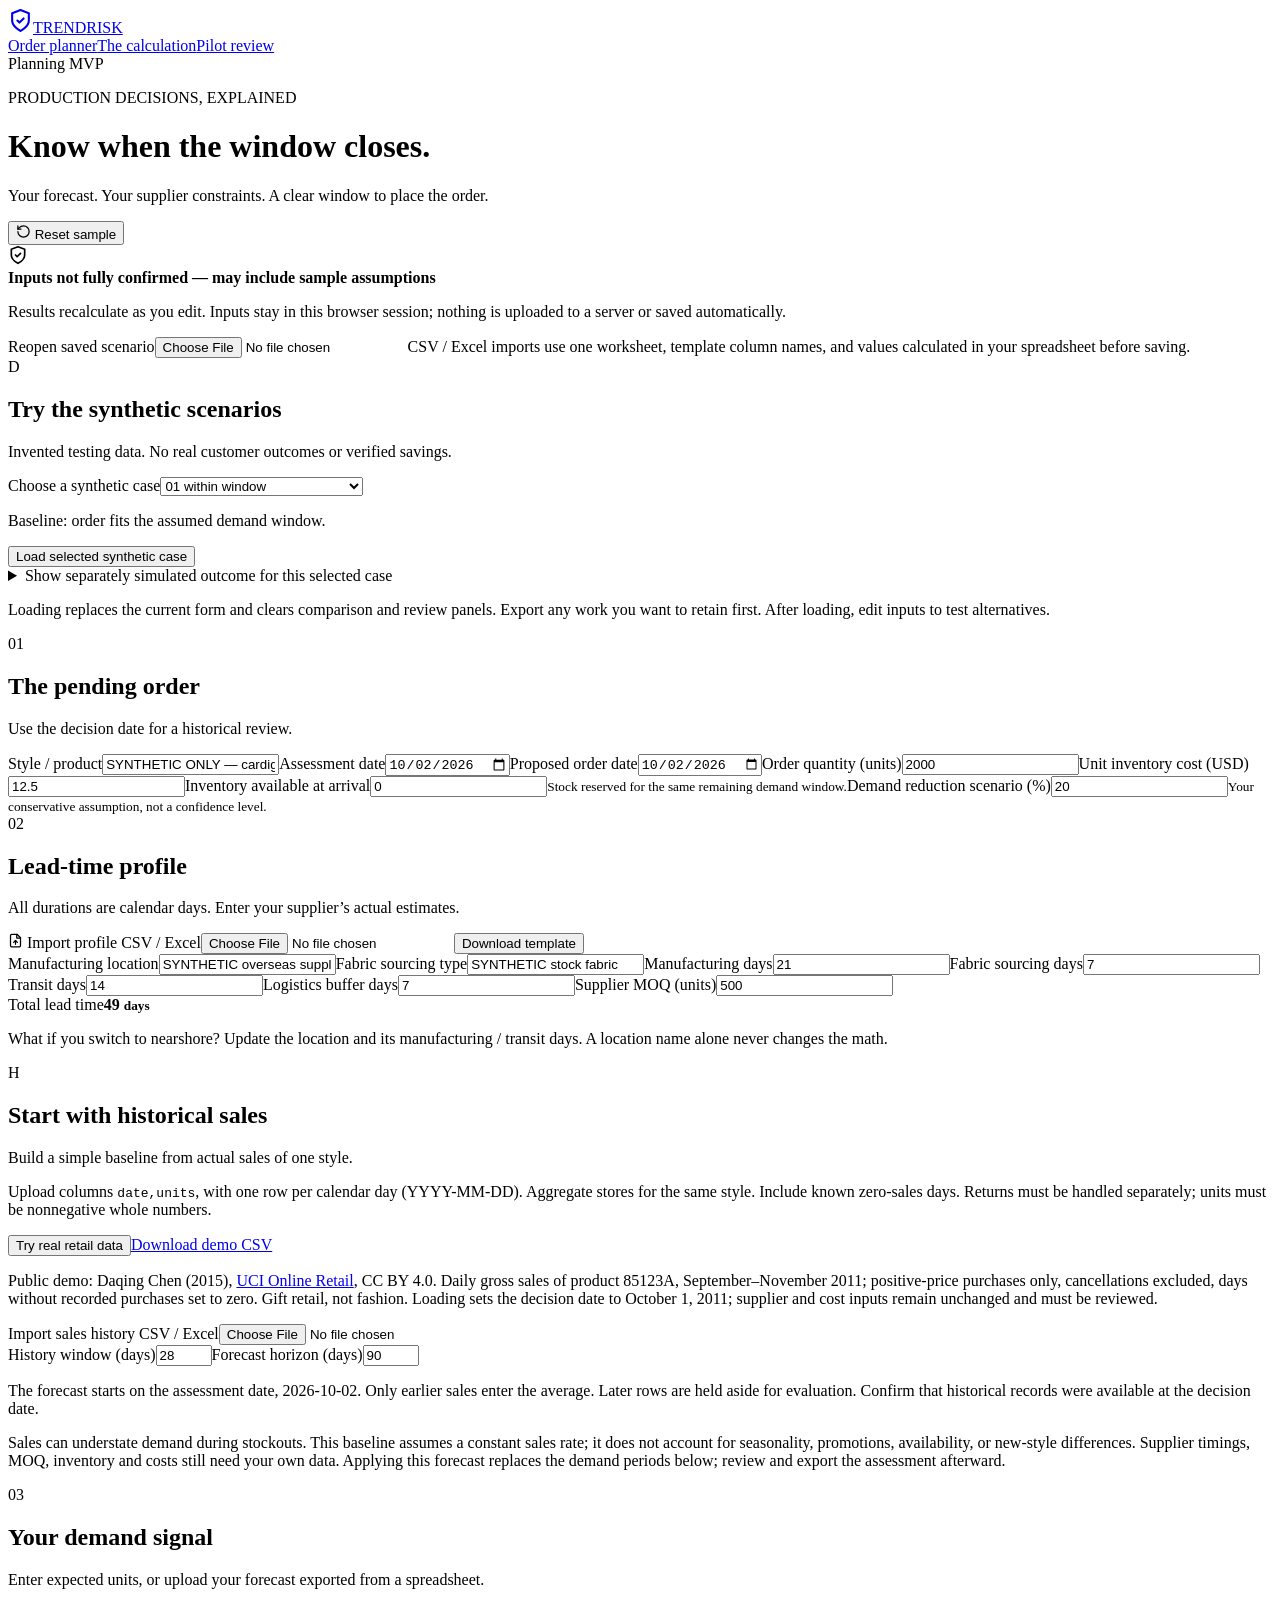
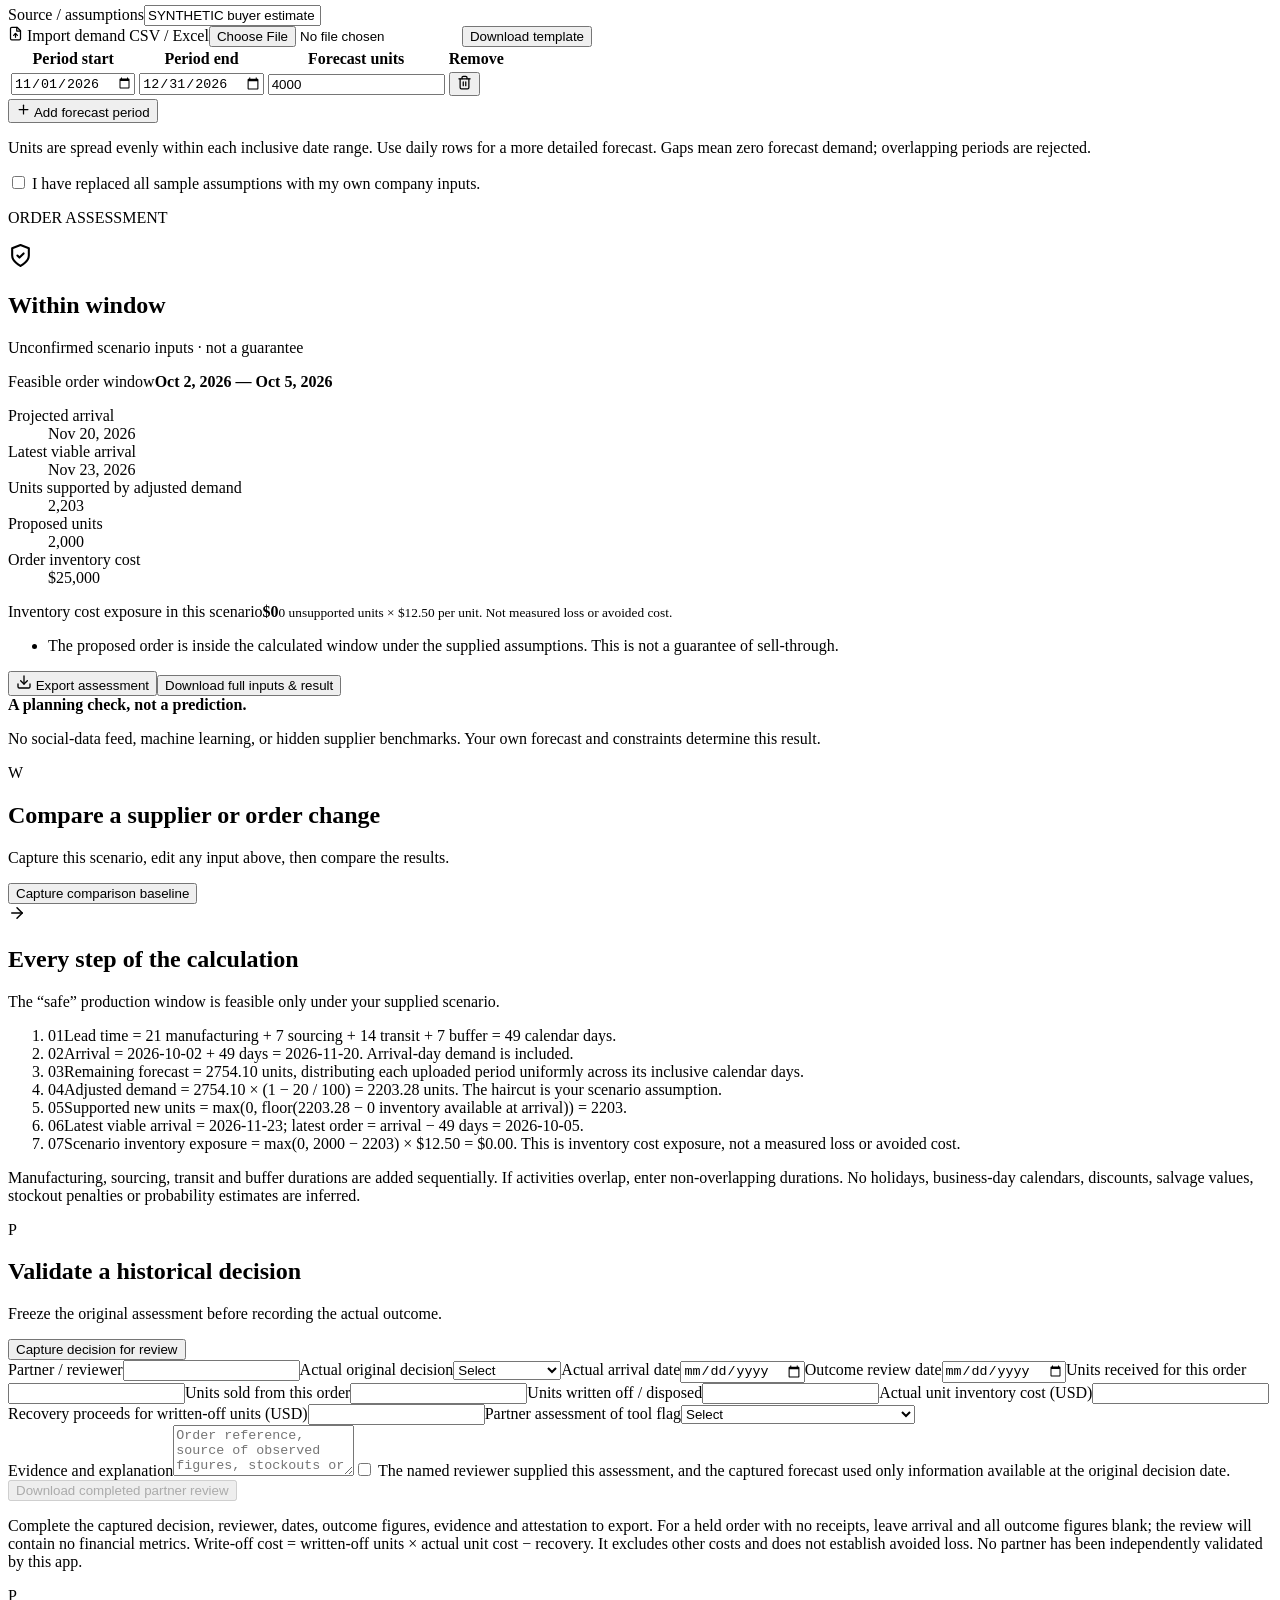
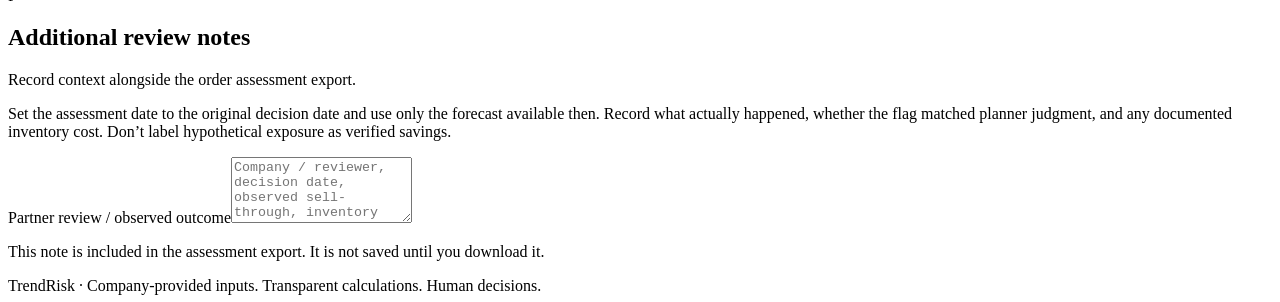
==== index.html @ 21571a8f "Publish TrendRisk static planner with synthetic scenarios" ====
<!DOCTYPE html><html lang="en"><head><meta charSet="utf-8"/><meta name="viewport" content="width=device-width, initial-scale=1"/><link rel="stylesheet" href="/trend-risk-site/_next/static/css/b7d00d013c51c61d.css" data-precedence="next"/><link rel="preload" as="script" fetchPriority="low" href="/trend-risk-site/_next/static/chunks/webpack-52240febd1de64ee.js"/><script src="/trend-risk-site/_next/static/chunks/fd9d1056-27cf8b10710ef0b7.js" async=""></script><script src="/trend-risk-site/_next/static/chunks/117-06ff236f0cc9bbb2.js" async=""></script><script src="/trend-risk-site/_next/static/chunks/main-app-a35492b1cff7688f.js" async=""></script><script src="/trend-risk-site/_next/static/chunks/app/page-0be323d12f74acbb.js" async=""></script><script src="/trend-risk-site/_next/static/chunks/972-ea42e3a598cf95a5.js" async=""></script><script src="/trend-risk-site/_next/static/chunks/app/layout-37a5ab76fa714c46.js" async=""></script><title>TrendRisk — Production Order Planner</title><meta name="description" content="Explainable production windows from your demand forecast and supplier constraints."/><script src="/trend-risk-site/_next/static/chunks/polyfills-42372ed130431b0a.js" noModule=""></script></head><body><div class="lyrix-shell"><header class="lyrix-topbar"><div class="lyrix-topbar-inner"><a class="lyrix-brand tr-brand" aria-label="TrendRisk home" href="/trend-risk-site/"><svg xmlns="http://www.w3.org/2000/svg" width="25" height="25" viewBox="0 0 24 24" fill="none" stroke="currentColor" stroke-width="2" stroke-linecap="round" stroke-linejoin="round" class="lucide lucide-shield-check"><path d="M12 22s8-4 8-10V5l-8-3-8 3v7c0 6 8 10 8 10"></path><path d="m9 12 2 2 4-4"></path></svg><span>TREND<span class="tr-brand-light">RISK</span></span></a><nav class="lyrix-nav" aria-label="Main navigation"><a class="lyrix-nav-link" href="#planner">Order planner</a><a class="lyrix-nav-link" href="#method">The calculation</a><a class="lyrix-nav-link" href="#pilot">Pilot review</a></nav><span class="tr-badge">Planning MVP</span></div></header><main class="lyrix-main"><div class="tr-workspace" id="planner"><div class="tr-heading"><div><p class="tr-eyebrow">PRODUCTION DECISIONS, EXPLAINED</p><h1>Know when the window closes.</h1><p class="tr-intro">Your forecast. Your supplier constraints. A clear window to place the order.</p></div><button class="tr-button secondary"><svg xmlns="http://www.w3.org/2000/svg" width="15" height="15" viewBox="0 0 24 24" fill="none" stroke="currentColor" stroke-width="2" stroke-linecap="round" stroke-linejoin="round" class="lucide lucide-rotate-ccw"><path d="M3 12a9 9 0 1 0 9-9 9.75 9.75 0 0 0-6.74 2.74L3 8"></path><path d="M3 3v5h5"></path></svg> Reset sample</button></div><div class="tr-notice"><svg xmlns="http://www.w3.org/2000/svg" width="20" height="20" viewBox="0 0 24 24" fill="none" stroke="currentColor" stroke-width="2" stroke-linecap="round" stroke-linejoin="round" class="lucide lucide-shield-check"><path d="M12 22s8-4 8-10V5l-8-3-8 3v7c0 6 8 10 8 10"></path><path d="m9 12 2 2 4-4"></path></svg><div><strong>Inputs not fully confirmed — may include sample assumptions</strong><p>Results recalculate as you edit. Inputs stay in this browser session; nothing is uploaded to a server or saved automatically.</p></div></div><div class="tr-actions"><label class="tr-button secondary">Reopen saved scenario<input aria-label="Reopen saved scenario" type="file" accept=".json,application/json"/></label><span class="tr-help">CSV / Excel imports use one worksheet, template column names, and values calculated in your spreadsheet before saving.</span></div><section class="tr-card tr-history" aria-label="Synthetic scenario library"><div class="tr-section-title"><span class="tr-step">D</span><div><h2>Try the synthetic scenarios</h2><p>Invented testing data. No real customer outcomes or verified savings.</p></div></div><label class="tr-field"><span>Choose a synthetic case</span><select aria-label="Choose a synthetic case"><option value="01-within-window" selected="">01 within window</option><option value="02-supplier-delay">02 supplier delay</option><option value="03-nearshore-alternative">03 nearshore alternative</option><option value="04-below-moq">04 below moq</option><option value="05-unanticipated-demand-drop">05 unanticipated demand drop</option><option value="05b-demand-stress-test">05b demand stress test</option></select></label><p class="tr-help">Baseline: order fits the assumed demand window.</p><button class="tr-button secondary">Load selected synthetic case</button><details class="tr-help"><summary>Show separately simulated outcome for this selected case</summary><p>Simulated review on <!-- -->2026-12-31<!-- -->: <!-- -->2000<!-- --> received, <!-- -->1900<!-- --> sold, <!-- -->100<!-- --> still on hand. Remaining inventory at cost: $<!-- -->1250.00<!-- -->. No write-off is simulated. These later outcomes do not enter the original forecast. This describes the selected library case, not any edits made below.</p></details><p class="tr-help">Loading replaces the current form and clears comparison and review panels. Export any work you want to retain first. After loading, edit inputs to test alternatives.</p></section><div class="tr-layout"><div class="tr-inputs"><section class="tr-card"><div class="tr-section-title"><span class="tr-step">01</span><div><h2>The pending order</h2><p>Use the decision date for a historical review.</p></div></div><div class="tr-fields"><label class="tr-field wide"><span>Style / product</span><input value="SYNTHETIC ONLY — cardigan S-001"/></label><label class="tr-field"><span>Assessment date</span><input type="date" value="2026-10-02"/></label><label class="tr-field"><span>Proposed order date</span><input type="date" value="2026-10-02"/></label><label class="tr-field"><span>Order quantity (units)</span><input type="number" min="1" step="1" value="2000"/></label><label class="tr-field"><span>Unit inventory cost (USD)</span><input type="number" min="0" step="0.01" value="12.5"/></label><label class="tr-field"><span>Inventory available at arrival</span><input type="number" min="0" step="1" value="0"/><small>Stock reserved for the same remaining demand window.</small></label><label class="tr-field"><span>Demand reduction scenario (%)</span><input type="number" min="0" step="1" value="20"/><small>Your conservative assumption, not a confidence level.</small></label></div></section><section class="tr-card"><div class="tr-section-title"><span class="tr-step">02</span><div><h2>Lead-time profile</h2><p>All durations are calendar days. Enter your supplier’s actual estimates.</p></div></div><div class="tr-actions"><label class="tr-button secondary"><svg xmlns="http://www.w3.org/2000/svg" width="15" height="15" viewBox="0 0 24 24" fill="none" stroke="currentColor" stroke-width="2" stroke-linecap="round" stroke-linejoin="round" class="lucide lucide-file-up"><path d="M14.5 2H6a2 2 0 0 0-2 2v16a2 2 0 0 0 2 2h12a2 2 0 0 0 2-2V7.5L14.5 2z"></path><polyline points="14 2 14 8 20 8"></polyline><path d="M12 12v6"></path><path d="m15 15-3-3-3 3"></path></svg> Import profile CSV / Excel<input aria-label="Import lead-time profile CSV" type="file" accept=".csv,.xlsx,text/csv,application/vnd.openxmlformats-officedocument.spreadsheetml.sheet"/></label><button class="tr-link">Download template</button></div><div class="tr-fields"><label class="tr-field"><span>Manufacturing location</span><input value="SYNTHETIC overseas supplier"/></label><label class="tr-field"><span>Fabric sourcing type</span><input value="SYNTHETIC stock fabric"/></label><label class="tr-field"><span>Manufacturing days</span><input type="number" min="0" step="1" value="21"/></label><label class="tr-field"><span>Fabric sourcing days</span><input type="number" min="0" step="1" value="7"/></label><label class="tr-field"><span>Transit days</span><input type="number" min="0" step="1" value="14"/></label><label class="tr-field"><span>Logistics buffer days</span><input type="number" min="0" step="1" value="7"/></label><label class="tr-field"><span>Supplier MOQ (units)</span><input type="number" min="1" step="1" value="500"/></label><div class="tr-total"><span>Total lead time</span><strong>49<!-- --> <small>days</small></strong></div></div><p class="tr-help">What if you switch to nearshore? Update the location and its manufacturing / transit days. A location name alone never changes the math.</p></section><section class="tr-card tr-history" aria-label="Historical sales forecast"><div class="tr-section-title"><span class="tr-step">H</span><div><h2>Start with historical sales</h2><p>Build a simple baseline from actual sales of one style.</p></div></div><p class="tr-help">Upload columns <code>date,units</code>, with one row per calendar day (YYYY-MM-DD). Aggregate stores for the same style. Include known zero-sales days. Returns must be handled separately; units must be nonnegative whole numbers.</p><div class="tr-actions"><button class="tr-button secondary">Try real retail data</button><a class="tr-link" href="/trend-risk-site/data/uci-retail-sales.csv" download="">Download demo CSV</a></div><p class="tr-help">Public demo: Daqing Chen (2015), <a href="https://doi.org/10.24432/C5BW33" target="_blank" rel="noreferrer">UCI Online Retail</a>, CC BY 4.0. Daily gross sales of product 85123A, September–November 2011; positive-price purchases only, cancellations excluded, days without recorded purchases set to zero. Gift retail, not fashion. Loading sets the decision date to October 1, 2011; supplier and cost inputs remain unchanged and must be reviewed.</p><label class="tr-button secondary">Import sales history CSV / Excel<input aria-label="Import sales history CSV" type="file" accept=".csv,.xlsx,text/csv,application/vnd.openxmlformats-officedocument.spreadsheetml.sheet"/></label><div class="tr-fields"><label class="tr-field"><span>History window (days)</span><input type="number" min="7" max="365" value="28"/></label><label class="tr-field"><span>Forecast horizon (days)</span><input type="number" min="1" max="365" value="90"/></label></div><p class="tr-help">The forecast starts on the assessment date, <!-- -->2026-10-02<!-- -->. Only earlier sales enter the average. Later rows are held aside for evaluation. Confirm that historical records were available at the decision date.</p><p class="tr-help">Sales can understate demand during stockouts. This baseline assumes a constant sales rate; it does not account for seasonality, promotions, availability, or new-style differences. Supplier timings, MOQ, inventory and costs still need your own data. Applying this forecast replaces the demand periods below; review and export the assessment afterward.</p></section><section class="tr-card"><div class="tr-section-title"><span class="tr-step">03</span><div><h2>Your demand signal</h2><p>Enter expected units, or upload your forecast exported from a spreadsheet.</p></div></div><label class="tr-field"><span>Source / assumptions</span><input value="SYNTHETIC buyer estimate made 2026-10-02: 4000 units for November–December. No observed outcomes used."/></label><div class="tr-actions"><label class="tr-button secondary"><svg xmlns="http://www.w3.org/2000/svg" width="15" height="15" viewBox="0 0 24 24" fill="none" stroke="currentColor" stroke-width="2" stroke-linecap="round" stroke-linejoin="round" class="lucide lucide-file-up"><path d="M14.5 2H6a2 2 0 0 0-2 2v16a2 2 0 0 0 2 2h12a2 2 0 0 0 2-2V7.5L14.5 2z"></path><polyline points="14 2 14 8 20 8"></polyline><path d="M12 12v6"></path><path d="m15 15-3-3-3 3"></path></svg> Import demand CSV / Excel<input aria-label="Import demand forecast CSV" type="file" accept=".csv,.xlsx,text/csv,application/vnd.openxmlformats-officedocument.spreadsheetml.sheet"/></label><button class="tr-link">Download template</button></div><div class="tr-table-scroll"><table class="tr-table"><thead><tr><th>Period start</th><th>Period end</th><th>Forecast units</th><th><span class="sr-only">Remove</span></th></tr></thead><tbody><tr><td><input aria-label="Period 1 start" type="date" value="2026-11-01"/></td><td><input aria-label="Period 1 end" type="date" value="2026-12-31"/></td><td><input aria-label="Period 1 forecast units" type="number" min="0" value="4000"/></td><td><button class="tr-icon" aria-label="Remove period 1"><svg xmlns="http://www.w3.org/2000/svg" width="15" height="15" viewBox="0 0 24 24" fill="none" stroke="currentColor" stroke-width="2" stroke-linecap="round" stroke-linejoin="round" class="lucide lucide-trash2"><path d="M3 6h18"></path><path d="M19 6v14c0 1-1 2-2 2H7c-1 0-2-1-2-2V6"></path><path d="M8 6V4c0-1 1-2 2-2h4c1 0 2 1 2 2v2"></path><line x1="10" x2="10" y1="11" y2="17"></line><line x1="14" x2="14" y1="11" y2="17"></line></svg></button></td></tr></tbody></table></div><button class="tr-link"><svg xmlns="http://www.w3.org/2000/svg" width="15" height="15" viewBox="0 0 24 24" fill="none" stroke="currentColor" stroke-width="2" stroke-linecap="round" stroke-linejoin="round" class="lucide lucide-plus"><path d="M5 12h14"></path><path d="M12 5v14"></path></svg> Add forecast period</button><p class="tr-help">Units are spread evenly within each inclusive date range. Use daily rows for a more detailed forecast. Gaps mean zero forecast demand; overlapping periods are rejected.</p><label class="tr-checkbox"><input type="checkbox"/> I have replaced all sample assumptions with my own company inputs.</label></section></div><aside class="tr-results" aria-label="Assessment results"><section class="tr-card tr-result is-within" aria-live="polite"><p class="tr-eyebrow">ORDER ASSESSMENT</p><div class="tr-status"><svg xmlns="http://www.w3.org/2000/svg" width="25" height="25" viewBox="0 0 24 24" fill="none" stroke="currentColor" stroke-width="2" stroke-linecap="round" stroke-linejoin="round" class="lucide lucide-shield-check"><path d="M12 22s8-4 8-10V5l-8-3-8 3v7c0 6 8 10 8 10"></path><path d="m9 12 2 2 4-4"></path></svg><h2>Within window</h2></div><p class="tr-help">Unconfirmed scenario inputs<!-- --> · not a guarantee</p><div class="tr-window"><span>Feasible order window</span><strong>Oct 2, 2026 — Oct 5, 2026</strong></div><dl class="tr-metrics"><div><dt>Projected arrival</dt><dd>Nov 20, 2026</dd></div><div><dt>Latest viable arrival</dt><dd>Nov 23, 2026</dd></div><div><dt>Units supported by adjusted demand</dt><dd>2,203</dd></div><div><dt>Proposed units</dt><dd>2,000</dd></div><div><dt>Order inventory cost</dt><dd>$25,000</dd></div></dl><div class="tr-exposure"><span>Inventory cost exposure in this scenario</span><strong>$0</strong><small>0<!-- --> unsupported units × <!-- -->$12.50<!-- --> per unit. Not measured loss or avoided cost.</small></div><ul class="tr-reasons"><li>The proposed order is inside the calculated window under the supplied assumptions. This is not a guarantee of sell-through.</li></ul><button class="tr-button primary"><svg xmlns="http://www.w3.org/2000/svg" width="16" height="16" viewBox="0 0 24 24" fill="none" stroke="currentColor" stroke-width="2" stroke-linecap="round" stroke-linejoin="round" class="lucide lucide-download"><path d="M21 15v4a2 2 0 0 1-2 2H5a2 2 0 0 1-2-2v-4"></path><polyline points="7 10 12 15 17 10"></polyline><line x1="12" x2="12" y1="15" y2="3"></line></svg> Export assessment</button><button class="tr-link">Download full inputs &amp; result</button></section><div class="tr-small-note"><strong>A planning check, not a prediction.</strong><p>No social-data feed, machine learning, or hidden supplier benchmarks. Your own forecast and constraints determine this result.</p></div></aside></div><section class="tr-card" aria-label="Scenario comparison"><div class="tr-section-title"><span class="tr-step">W</span><div><h2>Compare a supplier or order change</h2><p>Capture this scenario, edit any input above, then compare the results.</p></div></div><button class="tr-button secondary">Capture comparison baseline</button></section><section class="tr-card" id="method"><div class="tr-section-title"><span class="tr-step"><svg xmlns="http://www.w3.org/2000/svg" width="18" height="18" viewBox="0 0 24 24" fill="none" stroke="currentColor" stroke-width="2" stroke-linecap="round" stroke-linejoin="round" class="lucide lucide-arrow-right"><path d="M5 12h14"></path><path d="m12 5 7 7-7 7"></path></svg></span><div><h2>Every step of the calculation</h2><p>The “safe” production window is feasible only under your supplied scenario.</p></div></div><ol class="tr-math"><li><span>01</span>Lead time = 21 manufacturing + 7 sourcing + 14 transit + 7 buffer = 49 calendar days.</li><li><span>02</span>Arrival = 2026-10-02 + 49 days = 2026-11-20. Arrival-day demand is included.</li><li><span>03</span>Remaining forecast = 2754.10 units, distributing each uploaded period uniformly across its inclusive calendar days.</li><li><span>04</span>Adjusted demand = 2754.10 × (1 − 20 / 100) = 2203.28 units. The haircut is your scenario assumption.</li><li><span>05</span>Supported new units = max(0, floor(2203.28 − 0 inventory available at arrival)) = 2203.</li><li><span>06</span>Latest viable arrival = 2026-11-23; latest order = arrival − 49 days = 2026-10-05.</li><li><span>07</span>Scenario inventory exposure = max(0, 2000 − 2203) × $12.50 = $0.00. This is inventory cost exposure, not a measured loss or avoided cost.</li></ol><p class="tr-help">Manufacturing, sourcing, transit and buffer durations are added sequentially. If activities overlap, enter non-overlapping durations. No holidays, business-day calendars, discounts, salvage values, stockout penalties or probability estimates are inferred.</p></section><section class="tr-card tr-history" id="pilot" aria-label="Structured partner review"><div class="tr-section-title"><span class="tr-step">P</span><div><h2>Validate a historical decision</h2><p>Freeze the original assessment before recording the actual outcome.</p></div></div><button class="tr-button secondary">Capture decision for review</button><div class="tr-fields"><label class="tr-field"><span>Partner / reviewer</span><input value=""/></label><label class="tr-field"><span>Actual original decision</span><select aria-label="Actual original decision"><option value="" selected="">Select</option><option value="place">Placed order</option><option value="hold">Held order</option><option value="modify">Modified order</option></select></label><label class="tr-field"><span>Actual arrival date</span><input type="date" value=""/></label><label class="tr-field"><span>Outcome review date</span><input type="date" value=""/></label><label class="tr-field"><span>Units received for this order</span><input type="number" min="0" step="1" value=""/></label><label class="tr-field"><span>Units sold from this order</span><input type="number" min="0" step="1" value=""/></label><label class="tr-field"><span>Units written off / disposed</span><input type="number" min="0" step="1" value=""/></label><label class="tr-field"><span>Actual unit inventory cost (USD)</span><input type="number" min="0" step="0.01" value=""/></label><label class="tr-field"><span>Recovery proceeds for written-off units (USD)</span><input type="number" min="0" step="0.01" value=""/></label><label class="tr-field"><span>Partner assessment of tool flag</span><select aria-label="Partner assessment of tool flag"><option value="" selected="">Select</option><option value="matched">Matched actual judgment / outcome</option><option value="improved">Would have improved the decision</option><option value="worse">Would have worsened the decision</option><option value="inconclusive">Inconclusive</option></select></label></div><label class="tr-field"><span>Evidence and explanation</span><textarea rows="3" placeholder="Order reference, source of observed figures, stockouts or returns, and why the flag matched or differed from the actual decision."></textarea></label><label class="tr-checkbox"><input type="checkbox"/> The named reviewer supplied this assessment, and the captured forecast used only information available at the original decision date.</label><button class="tr-button primary" disabled="">Download completed partner review</button><p class="tr-help">Complete the captured decision, reviewer, dates, outcome figures, evidence and attestation to export. For a held order with no receipts, leave arrival and all outcome figures blank; the review will contain no financial metrics. Write-off cost = written-off units × actual unit cost − recovery. It excludes other costs and does not establish avoided loss. No partner has been independently validated by this app.</p></section><section class="tr-card" id="pilot-notes"><div class="tr-section-title"><span class="tr-step">P</span><div><h2>Additional review notes</h2><p>Record context alongside the order assessment export.</p></div></div><p class="tr-help">Set the assessment date to the original decision date and use only the forecast available then. Record what actually happened, whether the flag matched planner judgment, and any documented inventory cost. Don’t label hypothetical exposure as verified savings.</p><label class="tr-field"><span>Partner review / observed outcome</span><textarea rows="4" placeholder="Company / reviewer, decision date, observed sell-through, inventory remaining, comparison with the flag, and evidence…"></textarea></label><p class="tr-help">This note is included in the assessment export. It is not saved until you download it.</p></section><footer class="tr-footer">TrendRisk · Company-provided inputs. Transparent calculations. Human decisions.</footer></div></main></div><script src="/trend-risk-site/_next/static/chunks/webpack-52240febd1de64ee.js" async=""></script><script>(self.__next_f=self.__next_f||[]).push([0]);self.__next_f.push([2,null])</script><script>self.__next_f.push([1,"1:HL[\"/trend-risk-site/_next/static/css/b7d00d013c51c61d.css\",\"style\"]\n"])</script><script>self.__next_f.push([1,"2:I[2846,[],\"\"]\n4:I[9107,[],\"ClientPageRoot\"]\n5:I[2939,[\"931\",\"static/chunks/app/page-0be323d12f74acbb.js\"],\"default\",1]\n6:I[2972,[\"972\",\"static/chunks/972-ea42e3a598cf95a5.js\",\"185\",\"static/chunks/app/layout-37a5ab76fa714c46.js\"],\"\"]\n7:I[4707,[],\"\"]\n8:I[6423,[],\"\"]\na:I[1060,[],\"\"]\nb:[]\n"])</script><script>self.__next_f.push([1,"0:[\"$\",\"$L2\",null,{\"buildId\":\"jfhgyBiI1zQR08pcfOuvq\",\"assetPrefix\":\"/trend-risk-site\",\"urlParts\":[\"\",\"\"],\"initialTree\":[\"\",{\"children\":[\"__PAGE__\",{}]},\"$undefined\",\"$undefined\",true],\"initialSeedData\":[\"\",{\"children\":[\"__PAGE__\",{},[[\"$L3\",[\"$\",\"$L4\",null,{\"props\":{\"params\":{},\"searchParams\":{}},\"Component\":\"$5\"}],null],null],null]},[[[[\"$\",\"link\",\"0\",{\"rel\":\"stylesheet\",\"href\":\"/trend-risk-site/_next/static/css/b7d00d013c51c61d.css\",\"precedence\":\"next\",\"crossOrigin\":\"$undefined\"}]],[\"$\",\"html\",null,{\"lang\":\"en\",\"children\":[\"$\",\"body\",null,{\"children\":[\"$\",\"div\",null,{\"className\":\"lyrix-shell\",\"children\":[[\"$\",\"header\",null,{\"className\":\"lyrix-topbar\",\"children\":[\"$\",\"div\",null,{\"className\":\"lyrix-topbar-inner\",\"children\":[[\"$\",\"$L6\",null,{\"className\":\"lyrix-brand tr-brand\",\"href\":\"/\",\"aria-label\":\"TrendRisk home\",\"children\":[[\"$\",\"svg\",null,{\"xmlns\":\"http://www.w3.org/2000/svg\",\"width\":25,\"height\":25,\"viewBox\":\"0 0 24 24\",\"fill\":\"none\",\"stroke\":\"currentColor\",\"strokeWidth\":2,\"strokeLinecap\":\"round\",\"strokeLinejoin\":\"round\",\"className\":\"lucide lucide-shield-check\",\"children\":[[\"$\",\"path\",\"1irkt0\",{\"d\":\"M12 22s8-4 8-10V5l-8-3-8 3v7c0 6 8 10 8 10\"}],[\"$\",\"path\",\"dzmm74\",{\"d\":\"m9 12 2 2 4-4\"}],\"$undefined\"]}],[\"$\",\"span\",null,{\"children\":[\"TREND\",[\"$\",\"span\",null,{\"className\":\"tr-brand-light\",\"children\":\"RISK\"}]]}]]}],[\"$\",\"nav\",null,{\"className\":\"lyrix-nav\",\"aria-label\":\"Main navigation\",\"children\":[[\"$\",\"a\",null,{\"className\":\"lyrix-nav-link\",\"href\":\"#planner\",\"children\":\"Order planner\"}],[\"$\",\"a\",null,{\"className\":\"lyrix-nav-link\",\"href\":\"#method\",\"children\":\"The calculation\"}],[\"$\",\"a\",null,{\"className\":\"lyrix-nav-link\",\"href\":\"#pilot\",\"children\":\"Pilot review\"}]]}],[\"$\",\"span\",null,{\"className\":\"tr-badge\",\"children\":\"Planning MVP\"}]]}]}],[\"$\",\"main\",null,{\"className\":\"lyrix-main\",\"children\":[\"$\",\"$L7\",null,{\"parallelRouterKey\":\"children\",\"segmentPath\":[\"children\"],\"error\":\"$undefined\",\"errorStyles\":\"$undefined\",\"errorScripts\":\"$undefined\",\"template\":[\"$\",\"$L8\",null,{}],\"templateStyles\":\"$undefined\",\"templateScripts\":\"$undefined\",\"notFound\":[[\"$\",\"title\",null,{\"children\":\"404: This page could not be found.\"}],[\"$\",\"div\",null,{\"style\":{\"fontFamily\":\"system-ui,\\\"Segoe UI\\\",Roboto,Helvetica,Arial,sans-serif,\\\"Apple Color Emoji\\\",\\\"Segoe UI Emoji\\\"\",\"height\":\"100vh\",\"textAlign\":\"center\",\"display\":\"flex\",\"flexDirection\":\"column\",\"alignItems\":\"center\",\"justifyContent\":\"center\"},\"children\":[\"$\",\"div\",null,{\"children\":[[\"$\",\"style\",null,{\"dangerouslySetInnerHTML\":{\"__html\":\"body{color:#000;background:#fff;margin:0}.next-error-h1{border-right:1px solid rgba(0,0,0,.3)}@media (prefers-color-scheme:dark){body{color:#fff;background:#000}.next-error-h1{border-right:1px solid rgba(255,255,255,.3)}}\"}}],[\"$\",\"h1\",null,{\"className\":\"next-error-h1\",\"style\":{\"display\":\"inline-block\",\"margin\":\"0 20px 0 0\",\"padding\":\"0 23px 0 0\",\"fontSize\":24,\"fontWeight\":500,\"verticalAlign\":\"top\",\"lineHeight\":\"49px\"},\"children\":\"404\"}],[\"$\",\"div\",null,{\"style\":{\"display\":\"inline-block\"},\"children\":[\"$\",\"h2\",null,{\"style\":{\"fontSize\":14,\"fontWeight\":400,\"lineHeight\":\"49px\",\"margin\":0},\"children\":\"This page could not be found.\"}]}]]}]}]],\"notFoundStyles\":[]}]}]]}]}]}]],null],null],\"couldBeIntercepted\":false,\"initialHead\":[null,\"$L9\"],\"globalErrorComponent\":\"$a\",\"missingSlots\":\"$Wb\"}]\n"])</script><script>self.__next_f.push([1,"9:[[\"$\",\"meta\",\"0\",{\"name\":\"viewport\",\"content\":\"width=device-width, initial-scale=1\"}],[\"$\",\"meta\",\"1\",{\"charSet\":\"utf-8\"}],[\"$\",\"title\",\"2\",{\"children\":\"TrendRisk — Production Order Planner\"}],[\"$\",\"meta\",\"3\",{\"name\":\"description\",\"content\":\"Explainable production windows from your demand forecast and supplier constraints.\"}]]\n3:null\n"])</script></body></html>
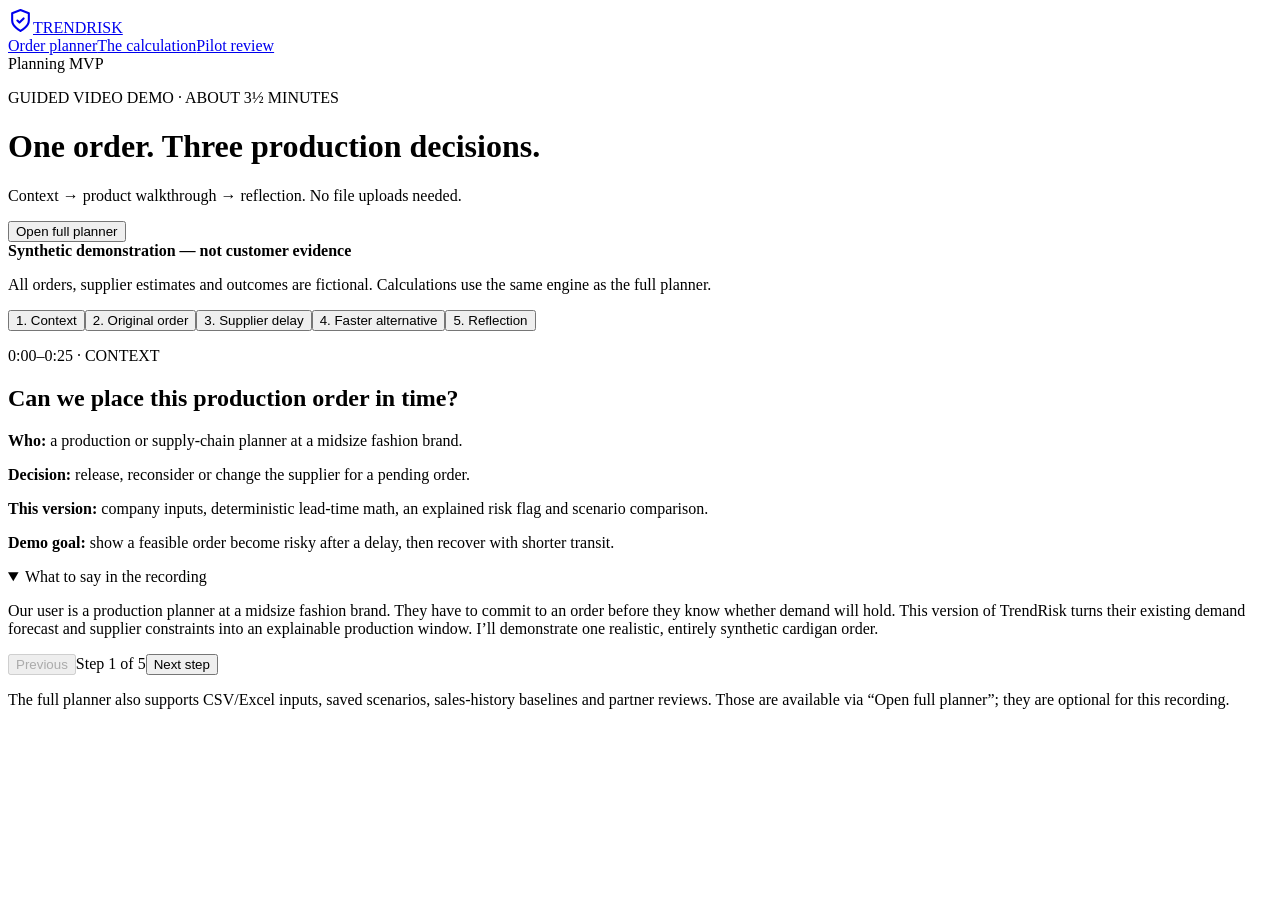
==== commit 59039a2d: "Add guided 3–5 minute demo with presenter notes and live scenarios" ====
--- a/index.html
+++ b/index.html
@@ -1 +1 @@
-<!DOCTYPE html><html lang="en"><head><meta charSet="utf-8"/><meta name="viewport" content="width=device-width, initial-scale=1"/><link rel="stylesheet" href="/trend-risk-site/_next/static/css/b7d00d013c51c61d.css" data-precedence="next"/><link rel="preload" as="script" fetchPriority="low" href="/trend-risk-site/_next/static/chunks/webpack-52240febd1de64ee.js"/><script src="/trend-risk-site/_next/static/chunks/fd9d1056-27cf8b10710ef0b7.js" async=""></script><script src="/trend-risk-site/_next/static/chunks/117-06ff236f0cc9bbb2.js" async=""></script><script src="/trend-risk-site/_next/static/chunks/main-app-a35492b1cff7688f.js" async=""></script><script src="/trend-risk-site/_next/static/chunks/app/page-0be323d12f74acbb.js" async=""></script><script src="/trend-risk-site/_next/static/chunks/972-ea42e3a598cf95a5.js" async=""></script><script src="/trend-risk-site/_next/static/chunks/app/layout-37a5ab76fa714c46.js" async=""></script><title>TrendRisk — Production Order Planner</title><meta name="description" content="Explainable production windows from your demand forecast and supplier constraints."/><script src="/trend-risk-site/_next/static/chunks/polyfills-42372ed130431b0a.js" noModule=""></script></head><body><div class="lyrix-shell"><header class="lyrix-topbar"><div class="lyrix-topbar-inner"><a class="lyrix-brand tr-brand" aria-label="TrendRisk home" href="/trend-risk-site/"><svg xmlns="http://www.w3.org/2000/svg" width="25" height="25" viewBox="0 0 24 24" fill="none" stroke="currentColor" stroke-width="2" stroke-linecap="round" stroke-linejoin="round" class="lucide lucide-shield-check"><path d="M12 22s8-4 8-10V5l-8-3-8 3v7c0 6 8 10 8 10"></path><path d="m9 12 2 2 4-4"></path></svg><span>TREND<span class="tr-brand-light">RISK</span></span></a><nav class="lyrix-nav" aria-label="Main navigation"><a class="lyrix-nav-link" href="#planner">Order planner</a><a class="lyrix-nav-link" href="#method">The calculation</a><a class="lyrix-nav-link" href="#pilot">Pilot review</a></nav><span class="tr-badge">Planning MVP</span></div></header><main class="lyrix-main"><div class="tr-workspace" id="planner"><div class="tr-heading"><div><p class="tr-eyebrow">PRODUCTION DECISIONS, EXPLAINED</p><h1>Know when the window closes.</h1><p class="tr-intro">Your forecast. Your supplier constraints. A clear window to place the order.</p></div><button class="tr-button secondary"><svg xmlns="http://www.w3.org/2000/svg" width="15" height="15" viewBox="0 0 24 24" fill="none" stroke="currentColor" stroke-width="2" stroke-linecap="round" stroke-linejoin="round" class="lucide lucide-rotate-ccw"><path d="M3 12a9 9 0 1 0 9-9 9.75 9.75 0 0 0-6.74 2.74L3 8"></path><path d="M3 3v5h5"></path></svg> Reset sample</button></div><div class="tr-notice"><svg xmlns="http://www.w3.org/2000/svg" width="20" height="20" viewBox="0 0 24 24" fill="none" stroke="currentColor" stroke-width="2" stroke-linecap="round" stroke-linejoin="round" class="lucide lucide-shield-check"><path d="M12 22s8-4 8-10V5l-8-3-8 3v7c0 6 8 10 8 10"></path><path d="m9 12 2 2 4-4"></path></svg><div><strong>Inputs not fully confirmed — may include sample assumptions</strong><p>Results recalculate as you edit. Inputs stay in this browser session; nothing is uploaded to a server or saved automatically.</p></div></div><div class="tr-actions"><label class="tr-button secondary">Reopen saved scenario<input aria-label="Reopen saved scenario" type="file" accept=".json,application/json"/></label><span class="tr-help">CSV / Excel imports use one worksheet, template column names, and values calculated in your spreadsheet before saving.</span></div><section class="tr-card tr-history" aria-label="Synthetic scenario library"><div class="tr-section-title"><span class="tr-step">D</span><div><h2>Try the synthetic scenarios</h2><p>Invented testing data. No real customer outcomes or verified savings.</p></div></div><label class="tr-field"><span>Choose a synthetic case</span><select aria-label="Choose a synthetic case"><option value="01-within-window" selected="">01 within window</option><option value="02-supplier-delay">02 supplier delay</option><option value="03-nearshore-alternative">03 nearshore alternative</option><option value="04-below-moq">04 below moq</option><option value="05-unanticipated-demand-drop">05 unanticipated demand drop</option><option value="05b-demand-stress-test">05b demand stress test</option></select></label><p class="tr-help">Baseline: order fits the assumed demand window.</p><button class="tr-button secondary">Load selected synthetic case</button><details class="tr-help"><summary>Show separately simulated outcome for this selected case</summary><p>Simulated review on <!-- -->2026-12-31<!-- -->: <!-- -->2000<!-- --> received, <!-- -->1900<!-- --> sold, <!-- -->100<!-- --> still on hand. Remaining inventory at cost: $<!-- -->1250.00<!-- -->. No write-off is simulated. These later outcomes do not enter the original forecast. This describes the selected library case, not any edits made below.</p></details><p class="tr-help">Loading replaces the current form and clears comparison and review panels. Export any work you want to retain first. After loading, edit inputs to test alternatives.</p></section><div class="tr-layout"><div class="tr-inputs"><section class="tr-card"><div class="tr-section-title"><span class="tr-step">01</span><div><h2>The pending order</h2><p>Use the decision date for a historical review.</p></div></div><div class="tr-fields"><label class="tr-field wide"><span>Style / product</span><input value="SYNTHETIC ONLY — cardigan S-001"/></label><label class="tr-field"><span>Assessment date</span><input type="date" value="2026-10-02"/></label><label class="tr-field"><span>Proposed order date</span><input type="date" value="2026-10-02"/></label><label class="tr-field"><span>Order quantity (units)</span><input type="number" min="1" step="1" value="2000"/></label><label class="tr-field"><span>Unit inventory cost (USD)</span><input type="number" min="0" step="0.01" value="12.5"/></label><label class="tr-field"><span>Inventory available at arrival</span><input type="number" min="0" step="1" value="0"/><small>Stock reserved for the same remaining demand window.</small></label><label class="tr-field"><span>Demand reduction scenario (%)</span><input type="number" min="0" step="1" value="20"/><small>Your conservative assumption, not a confidence level.</small></label></div></section><section class="tr-card"><div class="tr-section-title"><span class="tr-step">02</span><div><h2>Lead-time profile</h2><p>All durations are calendar days. Enter your supplier’s actual estimates.</p></div></div><div class="tr-actions"><label class="tr-button secondary"><svg xmlns="http://www.w3.org/2000/svg" width="15" height="15" viewBox="0 0 24 24" fill="none" stroke="currentColor" stroke-width="2" stroke-linecap="round" stroke-linejoin="round" class="lucide lucide-file-up"><path d="M14.5 2H6a2 2 0 0 0-2 2v16a2 2 0 0 0 2 2h12a2 2 0 0 0 2-2V7.5L14.5 2z"></path><polyline points="14 2 14 8 20 8"></polyline><path d="M12 12v6"></path><path d="m15 15-3-3-3 3"></path></svg> Import profile CSV / Excel<input aria-label="Import lead-time profile CSV" type="file" accept=".csv,.xlsx,text/csv,application/vnd.openxmlformats-officedocument.spreadsheetml.sheet"/></label><button class="tr-link">Download template</button></div><div class="tr-fields"><label class="tr-field"><span>Manufacturing location</span><input value="SYNTHETIC overseas supplier"/></label><label class="tr-field"><span>Fabric sourcing type</span><input value="SYNTHETIC stock fabric"/></label><label class="tr-field"><span>Manufacturing days</span><input type="number" min="0" step="1" value="21"/></label><label class="tr-field"><span>Fabric sourcing days</span><input type="number" min="0" step="1" value="7"/></label><label class="tr-field"><span>Transit days</span><input type="number" min="0" step="1" value="14"/></label><label class="tr-field"><span>Logistics buffer days</span><input type="number" min="0" step="1" value="7"/></label><label class="tr-field"><span>Supplier MOQ (units)</span><input type="number" min="1" step="1" value="500"/></label><div class="tr-total"><span>Total lead time</span><strong>49<!-- --> <small>days</small></strong></div></div><p class="tr-help">What if you switch to nearshore? Update the location and its manufacturing / transit days. A location name alone never changes the math.</p></section><section class="tr-card tr-history" aria-label="Historical sales forecast"><div class="tr-section-title"><span class="tr-step">H</span><div><h2>Start with historical sales</h2><p>Build a simple baseline from actual sales of one style.</p></div></div><p class="tr-help">Upload columns <code>date,units</code>, with one row per calendar day (YYYY-MM-DD). Aggregate stores for the same style. Include known zero-sales days. Returns must be handled separately; units must be nonnegative whole numbers.</p><div class="tr-actions"><button class="tr-button secondary">Try real retail data</button><a class="tr-link" href="/trend-risk-site/data/uci-retail-sales.csv" download="">Download demo CSV</a></div><p class="tr-help">Public demo: Daqing Chen (2015), <a href="https://doi.org/10.24432/C5BW33" target="_blank" rel="noreferrer">UCI Online Retail</a>, CC BY 4.0. Daily gross sales of product 85123A, September–November 2011; positive-price purchases only, cancellations excluded, days without recorded purchases set to zero. Gift retail, not fashion. Loading sets the decision date to October 1, 2011; supplier and cost inputs remain unchanged and must be reviewed.</p><label class="tr-button secondary">Import sales history CSV / Excel<input aria-label="Import sales history CSV" type="file" accept=".csv,.xlsx,text/csv,application/vnd.openxmlformats-officedocument.spreadsheetml.sheet"/></label><div class="tr-fields"><label class="tr-field"><span>History window (days)</span><input type="number" min="7" max="365" value="28"/></label><label class="tr-field"><span>Forecast horizon (days)</span><input type="number" min="1" max="365" value="90"/></label></div><p class="tr-help">The forecast starts on the assessment date, <!-- -->2026-10-02<!-- -->. Only earlier sales enter the average. Later rows are held aside for evaluation. Confirm that historical records were available at the decision date.</p><p class="tr-help">Sales can understate demand during stockouts. This baseline assumes a constant sales rate; it does not account for seasonality, promotions, availability, or new-style differences. Supplier timings, MOQ, inventory and costs still need your own data. Applying this forecast replaces the demand periods below; review and export the assessment afterward.</p></section><section class="tr-card"><div class="tr-section-title"><span class="tr-step">03</span><div><h2>Your demand signal</h2><p>Enter expected units, or upload your forecast exported from a spreadsheet.</p></div></div><label class="tr-field"><span>Source / assumptions</span><input value="SYNTHETIC buyer estimate made 2026-10-02: 4000 units for November–December. No observed outcomes used."/></label><div class="tr-actions"><label class="tr-button secondary"><svg xmlns="http://www.w3.org/2000/svg" width="15" height="15" viewBox="0 0 24 24" fill="none" stroke="currentColor" stroke-width="2" stroke-linecap="round" stroke-linejoin="round" class="lucide lucide-file-up"><path d="M14.5 2H6a2 2 0 0 0-2 2v16a2 2 0 0 0 2 2h12a2 2 0 0 0 2-2V7.5L14.5 2z"></path><polyline points="14 2 14 8 20 8"></polyline><path d="M12 12v6"></path><path d="m15 15-3-3-3 3"></path></svg> Import demand CSV / Excel<input aria-label="Import demand forecast CSV" type="file" accept=".csv,.xlsx,text/csv,application/vnd.openxmlformats-officedocument.spreadsheetml.sheet"/></label><button class="tr-link">Download template</button></div><div class="tr-table-scroll"><table class="tr-table"><thead><tr><th>Period start</th><th>Period end</th><th>Forecast units</th><th><span class="sr-only">Remove</span></th></tr></thead><tbody><tr><td><input aria-label="Period 1 start" type="date" value="2026-11-01"/></td><td><input aria-label="Period 1 end" type="date" value="2026-12-31"/></td><td><input aria-label="Period 1 forecast units" type="number" min="0" value="4000"/></td><td><button class="tr-icon" aria-label="Remove period 1"><svg xmlns="http://www.w3.org/2000/svg" width="15" height="15" viewBox="0 0 24 24" fill="none" stroke="currentColor" stroke-width="2" stroke-linecap="round" stroke-linejoin="round" class="lucide lucide-trash2"><path d="M3 6h18"></path><path d="M19 6v14c0 1-1 2-2 2H7c-1 0-2-1-2-2V6"></path><path d="M8 6V4c0-1 1-2 2-2h4c1 0 2 1 2 2v2"></path><line x1="10" x2="10" y1="11" y2="17"></line><line x1="14" x2="14" y1="11" y2="17"></line></svg></button></td></tr></tbody></table></div><button class="tr-link"><svg xmlns="http://www.w3.org/2000/svg" width="15" height="15" viewBox="0 0 24 24" fill="none" stroke="currentColor" stroke-width="2" stroke-linecap="round" stroke-linejoin="round" class="lucide lucide-plus"><path d="M5 12h14"></path><path d="M12 5v14"></path></svg> Add forecast period</button><p class="tr-help">Units are spread evenly within each inclusive date range. Use daily rows for a more detailed forecast. Gaps mean zero forecast demand; overlapping periods are rejected.</p><label class="tr-checkbox"><input type="checkbox"/> I have replaced all sample assumptions with my own company inputs.</label></section></div><aside class="tr-results" aria-label="Assessment results"><section class="tr-card tr-result is-within" aria-live="polite"><p class="tr-eyebrow">ORDER ASSESSMENT</p><div class="tr-status"><svg xmlns="http://www.w3.org/2000/svg" width="25" height="25" viewBox="0 0 24 24" fill="none" stroke="currentColor" stroke-width="2" stroke-linecap="round" stroke-linejoin="round" class="lucide lucide-shield-check"><path d="M12 22s8-4 8-10V5l-8-3-8 3v7c0 6 8 10 8 10"></path><path d="m9 12 2 2 4-4"></path></svg><h2>Within window</h2></div><p class="tr-help">Unconfirmed scenario inputs<!-- --> · not a guarantee</p><div class="tr-window"><span>Feasible order window</span><strong>Oct 2, 2026 — Oct 5, 2026</strong></div><dl class="tr-metrics"><div><dt>Projected arrival</dt><dd>Nov 20, 2026</dd></div><div><dt>Latest viable arrival</dt><dd>Nov 23, 2026</dd></div><div><dt>Units supported by adjusted demand</dt><dd>2,203</dd></div><div><dt>Proposed units</dt><dd>2,000</dd></div><div><dt>Order inventory cost</dt><dd>$25,000</dd></div></dl><div class="tr-exposure"><span>Inventory cost exposure in this scenario</span><strong>$0</strong><small>0<!-- --> unsupported units × <!-- -->$12.50<!-- --> per unit. Not measured loss or avoided cost.</small></div><ul class="tr-reasons"><li>The proposed order is inside the calculated window under the supplied assumptions. This is not a guarantee of sell-through.</li></ul><button class="tr-button primary"><svg xmlns="http://www.w3.org/2000/svg" width="16" height="16" viewBox="0 0 24 24" fill="none" stroke="currentColor" stroke-width="2" stroke-linecap="round" stroke-linejoin="round" class="lucide lucide-download"><path d="M21 15v4a2 2 0 0 1-2 2H5a2 2 0 0 1-2-2v-4"></path><polyline points="7 10 12 15 17 10"></polyline><line x1="12" x2="12" y1="15" y2="3"></line></svg> Export assessment</button><button class="tr-link">Download full inputs &amp; result</button></section><div class="tr-small-note"><strong>A planning check, not a prediction.</strong><p>No social-data feed, machine learning, or hidden supplier benchmarks. Your own forecast and constraints determine this result.</p></div></aside></div><section class="tr-card" aria-label="Scenario comparison"><div class="tr-section-title"><span class="tr-step">W</span><div><h2>Compare a supplier or order change</h2><p>Capture this scenario, edit any input above, then compare the results.</p></div></div><button class="tr-button secondary">Capture comparison baseline</button></section><section class="tr-card" id="method"><div class="tr-section-title"><span class="tr-step"><svg xmlns="http://www.w3.org/2000/svg" width="18" height="18" viewBox="0 0 24 24" fill="none" stroke="currentColor" stroke-width="2" stroke-linecap="round" stroke-linejoin="round" class="lucide lucide-arrow-right"><path d="M5 12h14"></path><path d="m12 5 7 7-7 7"></path></svg></span><div><h2>Every step of the calculation</h2><p>The “safe” production window is feasible only under your supplied scenario.</p></div></div><ol class="tr-math"><li><span>01</span>Lead time = 21 manufacturing + 7 sourcing + 14 transit + 7 buffer = 49 calendar days.</li><li><span>02</span>Arrival = 2026-10-02 + 49 days = 2026-11-20. Arrival-day demand is included.</li><li><span>03</span>Remaining forecast = 2754.10 units, distributing each uploaded period uniformly across its inclusive calendar days.</li><li><span>04</span>Adjusted demand = 2754.10 × (1 − 20 / 100) = 2203.28 units. The haircut is your scenario assumption.</li><li><span>05</span>Supported new units = max(0, floor(2203.28 − 0 inventory available at arrival)) = 2203.</li><li><span>06</span>Latest viable arrival = 2026-11-23; latest order = arrival − 49 days = 2026-10-05.</li><li><span>07</span>Scenario inventory exposure = max(0, 2000 − 2203) × $12.50 = $0.00. This is inventory cost exposure, not a measured loss or avoided cost.</li></ol><p class="tr-help">Manufacturing, sourcing, transit and buffer durations are added sequentially. If activities overlap, enter non-overlapping durations. No holidays, business-day calendars, discounts, salvage values, stockout penalties or probability estimates are inferred.</p></section><section class="tr-card tr-history" id="pilot" aria-label="Structured partner review"><div class="tr-section-title"><span class="tr-step">P</span><div><h2>Validate a historical decision</h2><p>Freeze the original assessment before recording the actual outcome.</p></div></div><button class="tr-button secondary">Capture decision for review</button><div class="tr-fields"><label class="tr-field"><span>Partner / reviewer</span><input value=""/></label><label class="tr-field"><span>Actual original decision</span><select aria-label="Actual original decision"><option value="" selected="">Select</option><option value="place">Placed order</option><option value="hold">Held order</option><option value="modify">Modified order</option></select></label><label class="tr-field"><span>Actual arrival date</span><input type="date" value=""/></label><label class="tr-field"><span>Outcome review date</span><input type="date" value=""/></label><label class="tr-field"><span>Units received for this order</span><input type="number" min="0" step="1" value=""/></label><label class="tr-field"><span>Units sold from this order</span><input type="number" min="0" step="1" value=""/></label><label class="tr-field"><span>Units written off / disposed</span><input type="number" min="0" step="1" value=""/></label><label class="tr-field"><span>Actual unit inventory cost (USD)</span><input type="number" min="0" step="0.01" value=""/></label><label class="tr-field"><span>Recovery proceeds for written-off units (USD)</span><input type="number" min="0" step="0.01" value=""/></label><label class="tr-field"><span>Partner assessment of tool flag</span><select aria-label="Partner assessment of tool flag"><option value="" selected="">Select</option><option value="matched">Matched actual judgment / outcome</option><option value="improved">Would have improved the decision</option><option value="worse">Would have worsened the decision</option><option value="inconclusive">Inconclusive</option></select></label></div><label class="tr-field"><span>Evidence and explanation</span><textarea rows="3" placeholder="Order reference, source of observed figures, stockouts or returns, and why the flag matched or differed from the actual decision."></textarea></label><label class="tr-checkbox"><input type="checkbox"/> The named reviewer supplied this assessment, and the captured forecast used only information available at the original decision date.</label><button class="tr-button primary" disabled="">Download completed partner review</button><p class="tr-help">Complete the captured decision, reviewer, dates, outcome figures, evidence and attestation to export. For a held order with no receipts, leave arrival and all outcome figures blank; the review will contain no financial metrics. Write-off cost = written-off units × actual unit cost − recovery. It excludes other costs and does not establish avoided loss. No partner has been independently validated by this app.</p></section><section class="tr-card" id="pilot-notes"><div class="tr-section-title"><span class="tr-step">P</span><div><h2>Additional review notes</h2><p>Record context alongside the order assessment export.</p></div></div><p class="tr-help">Set the assessment date to the original decision date and use only the forecast available then. Record what actually happened, whether the flag matched planner judgment, and any documented inventory cost. Don’t label hypothetical exposure as verified savings.</p><label class="tr-field"><span>Partner review / observed outcome</span><textarea rows="4" placeholder="Company / reviewer, decision date, observed sell-through, inventory remaining, comparison with the flag, and evidence…"></textarea></label><p class="tr-help">This note is included in the assessment export. It is not saved until you download it.</p></section><footer class="tr-footer">TrendRisk · Company-provided inputs. Transparent calculations. Human decisions.</footer></div></main></div><script src="/trend-risk-site/_next/static/chunks/webpack-52240febd1de64ee.js" async=""></script><script>(self.__next_f=self.__next_f||[]).push([0]);self.__next_f.push([2,null])</script><script>self.__next_f.push([1,"1:HL[\"/trend-risk-site/_next/static/css/b7d00d013c51c61d.css\",\"style\"]\n"])</script><script>self.__next_f.push([1,"2:I[2846,[],\"\"]\n4:I[9107,[],\"ClientPageRoot\"]\n5:I[2939,[\"931\",\"static/chunks/app/page-0be323d12f74acbb.js\"],\"default\",1]\n6:I[2972,[\"972\",\"static/chunks/972-ea42e3a598cf95a5.js\",\"185\",\"static/chunks/app/layout-37a5ab76fa714c46.js\"],\"\"]\n7:I[4707,[],\"\"]\n8:I[6423,[],\"\"]\na:I[1060,[],\"\"]\nb:[]\n"])</script><script>self.__next_f.push([1,"0:[\"$\",\"$L2\",null,{\"buildId\":\"jfhgyBiI1zQR08pcfOuvq\",\"assetPrefix\":\"/trend-risk-site\",\"urlParts\":[\"\",\"\"],\"initialTree\":[\"\",{\"children\":[\"__PAGE__\",{}]},\"$undefined\",\"$undefined\",true],\"initialSeedData\":[\"\",{\"children\":[\"__PAGE__\",{},[[\"$L3\",[\"$\",\"$L4\",null,{\"props\":{\"params\":{},\"searchParams\":{}},\"Component\":\"$5\"}],null],null],null]},[[[[\"$\",\"link\",\"0\",{\"rel\":\"stylesheet\",\"href\":\"/trend-risk-site/_next/static/css/b7d00d013c51c61d.css\",\"precedence\":\"next\",\"crossOrigin\":\"$undefined\"}]],[\"$\",\"html\",null,{\"lang\":\"en\",\"children\":[\"$\",\"body\",null,{\"children\":[\"$\",\"div\",null,{\"className\":\"lyrix-shell\",\"children\":[[\"$\",\"header\",null,{\"className\":\"lyrix-topbar\",\"children\":[\"$\",\"div\",null,{\"className\":\"lyrix-topbar-inner\",\"children\":[[\"$\",\"$L6\",null,{\"className\":\"lyrix-brand tr-brand\",\"href\":\"/\",\"aria-label\":\"TrendRisk home\",\"children\":[[\"$\",\"svg\",null,{\"xmlns\":\"http://www.w3.org/2000/svg\",\"width\":25,\"height\":25,\"viewBox\":\"0 0 24 24\",\"fill\":\"none\",\"stroke\":\"currentColor\",\"strokeWidth\":2,\"strokeLinecap\":\"round\",\"strokeLinejoin\":\"round\",\"className\":\"lucide lucide-shield-check\",\"children\":[[\"$\",\"path\",\"1irkt0\",{\"d\":\"M12 22s8-4 8-10V5l-8-3-8 3v7c0 6 8 10 8 10\"}],[\"$\",\"path\",\"dzmm74\",{\"d\":\"m9 12 2 2 4-4\"}],\"$undefined\"]}],[\"$\",\"span\",null,{\"children\":[\"TREND\",[\"$\",\"span\",null,{\"className\":\"tr-brand-light\",\"children\":\"RISK\"}]]}]]}],[\"$\",\"nav\",null,{\"className\":\"lyrix-nav\",\"aria-label\":\"Main navigation\",\"children\":[[\"$\",\"a\",null,{\"className\":\"lyrix-nav-link\",\"href\":\"#planner\",\"children\":\"Order planner\"}],[\"$\",\"a\",null,{\"className\":\"lyrix-nav-link\",\"href\":\"#method\",\"children\":\"The calculation\"}],[\"$\",\"a\",null,{\"className\":\"lyrix-nav-link\",\"href\":\"#pilot\",\"children\":\"Pilot review\"}]]}],[\"$\",\"span\",null,{\"className\":\"tr-badge\",\"children\":\"Planning MVP\"}]]}]}],[\"$\",\"main\",null,{\"className\":\"lyrix-main\",\"children\":[\"$\",\"$L7\",null,{\"parallelRouterKey\":\"children\",\"segmentPath\":[\"children\"],\"error\":\"$undefined\",\"errorStyles\":\"$undefined\",\"errorScripts\":\"$undefined\",\"template\":[\"$\",\"$L8\",null,{}],\"templateStyles\":\"$undefined\",\"templateScripts\":\"$undefined\",\"notFound\":[[\"$\",\"title\",null,{\"children\":\"404: This page could not be found.\"}],[\"$\",\"div\",null,{\"style\":{\"fontFamily\":\"system-ui,\\\"Segoe UI\\\",Roboto,Helvetica,Arial,sans-serif,\\\"Apple Color Emoji\\\",\\\"Segoe UI Emoji\\\"\",\"height\":\"100vh\",\"textAlign\":\"center\",\"display\":\"flex\",\"flexDirection\":\"column\",\"alignItems\":\"center\",\"justifyContent\":\"center\"},\"children\":[\"$\",\"div\",null,{\"children\":[[\"$\",\"style\",null,{\"dangerouslySetInnerHTML\":{\"__html\":\"body{color:#000;background:#fff;margin:0}.next-error-h1{border-right:1px solid rgba(0,0,0,.3)}@media (prefers-color-scheme:dark){body{color:#fff;background:#000}.next-error-h1{border-right:1px solid rgba(255,255,255,.3)}}\"}}],[\"$\",\"h1\",null,{\"className\":\"next-error-h1\",\"style\":{\"display\":\"inline-block\",\"margin\":\"0 20px 0 0\",\"padding\":\"0 23px 0 0\",\"fontSize\":24,\"fontWeight\":500,\"verticalAlign\":\"top\",\"lineHeight\":\"49px\"},\"children\":\"404\"}],[\"$\",\"div\",null,{\"style\":{\"display\":\"inline-block\"},\"children\":[\"$\",\"h2\",null,{\"style\":{\"fontSize\":14,\"fontWeight\":400,\"lineHeight\":\"49px\",\"margin\":0},\"children\":\"This page could not be found.\"}]}]]}]}]],\"notFoundStyles\":[]}]}]]}]}]}]],null],null],\"couldBeIntercepted\":false,\"initialHead\":[null,\"$L9\"],\"globalErrorComponent\":\"$a\",\"missingSlots\":\"$Wb\"}]\n"])</script><script>self.__next_f.push([1,"9:[[\"$\",\"meta\",\"0\",{\"name\":\"viewport\",\"content\":\"width=device-width, initial-scale=1\"}],[\"$\",\"meta\",\"1\",{\"charSet\":\"utf-8\"}],[\"$\",\"title\",\"2\",{\"children\":\"TrendRisk — Production Order Planner\"}],[\"$\",\"meta\",\"3\",{\"name\":\"description\",\"content\":\"Explainable production windows from your demand forecast and supplier constraints.\"}]]\n3:null\n"])</script></body></html>+<!DOCTYPE html><html lang="en"><head><meta charSet="utf-8"/><meta name="viewport" content="width=device-width, initial-scale=1"/><link rel="stylesheet" href="/trend-risk-site/_next/static/css/ed58958c12a432af.css" data-precedence="next"/><link rel="preload" as="script" fetchPriority="low" href="/trend-risk-site/_next/static/chunks/webpack-52240febd1de64ee.js"/><script src="/trend-risk-site/_next/static/chunks/fd9d1056-27cf8b10710ef0b7.js" async=""></script><script src="/trend-risk-site/_next/static/chunks/117-06ff236f0cc9bbb2.js" async=""></script><script src="/trend-risk-site/_next/static/chunks/main-app-a35492b1cff7688f.js" async=""></script><script src="/trend-risk-site/_next/static/chunks/app/page-4427ea145f814e35.js" async=""></script><script src="/trend-risk-site/_next/static/chunks/972-ea42e3a598cf95a5.js" async=""></script><script src="/trend-risk-site/_next/static/chunks/app/layout-37a5ab76fa714c46.js" async=""></script><title>TrendRisk — Production Order Planner</title><meta name="description" content="Explainable production windows from your demand forecast and supplier constraints."/><script src="/trend-risk-site/_next/static/chunks/polyfills-42372ed130431b0a.js" noModule=""></script></head><body><div class="lyrix-shell"><header class="lyrix-topbar"><div class="lyrix-topbar-inner"><a class="lyrix-brand tr-brand" aria-label="TrendRisk home" href="/trend-risk-site/"><svg xmlns="http://www.w3.org/2000/svg" width="25" height="25" viewBox="0 0 24 24" fill="none" stroke="currentColor" stroke-width="2" stroke-linecap="round" stroke-linejoin="round" class="lucide lucide-shield-check"><path d="M12 22s8-4 8-10V5l-8-3-8 3v7c0 6 8 10 8 10"></path><path d="m9 12 2 2 4-4"></path></svg><span>TREND<span class="tr-brand-light">RISK</span></span></a><nav class="lyrix-nav" aria-label="Main navigation"><a class="lyrix-nav-link" href="#planner">Order planner</a><a class="lyrix-nav-link" href="#method">The calculation</a><a class="lyrix-nav-link" href="#pilot">Pilot review</a></nav><span class="tr-badge">Planning MVP</span></div></header><main class="lyrix-main"><div class="tr-workspace tr-demo"><div class="tr-heading"><div><p class="tr-eyebrow">GUIDED VIDEO DEMO · ABOUT 3½ MINUTES</p><h1>One order. Three production decisions.</h1><p class="tr-intro">Context → product walkthrough → reflection. No file uploads needed.</p></div><button class="tr-button secondary">Open full planner</button></div><div class="tr-notice"><div><strong>Synthetic demonstration — not customer evidence</strong><p>All orders, supplier estimates and outcomes are fictional. Calculations use the same engine as the full planner.</p></div></div><nav class="tr-demo-nav" aria-label="Demo stages"><button class="tr-button primary" aria-current="step">1<!-- -->. <!-- -->Context</button><button class="tr-button secondary">2<!-- -->. <!-- -->Original order</button><button class="tr-button secondary">3<!-- -->. <!-- -->Supplier delay</button><button class="tr-button secondary">4<!-- -->. <!-- -->Faster alternative</button><button class="tr-button secondary">5<!-- -->. <!-- -->Reflection</button></nav><section class="tr-card" aria-label="Current demo stage" aria-live="polite"><p class="tr-eyebrow">0:00–0:25<!-- --> · <!-- -->CONTEXT</p><h2>Can we place this production order in time?</h2><div class="tr-demo-facts"><p><strong>Who:</strong> a production or supply-chain planner at a midsize fashion brand.</p><p><strong>Decision:</strong> release, reconsider or change the supplier for a pending order.</p><p><strong>This version:</strong> company inputs, deterministic lead-time math, an explained risk flag and scenario comparison.</p><p><strong>Demo goal:</strong> show a feasible order become risky after a delay, then recover with shorter transit.</p></div><details class="tr-demo-script" open=""><summary>What to say in the recording</summary><p>Our user is a production planner at a midsize fashion brand. They have to commit to an order before they know whether demand will hold. This version of TrendRisk turns their existing demand forecast and supplier constraints into an explainable production window. I’ll demonstrate one realistic, entirely synthetic cardigan order.</p></details></section><div class="tr-demo-controls"><button class="tr-button secondary" disabled="">Previous</button><span>Step <!-- -->1<!-- --> of 5</span><button class="tr-button primary">Next step</button></div><p class="tr-help">The full planner also supports CSV/Excel inputs, saved scenarios, sales-history baselines and partner reviews. Those are available via “Open full planner”; they are optional for this recording.</p></div></main></div><script src="/trend-risk-site/_next/static/chunks/webpack-52240febd1de64ee.js" async=""></script><script>(self.__next_f=self.__next_f||[]).push([0]);self.__next_f.push([2,null])</script><script>self.__next_f.push([1,"1:HL[\"/trend-risk-site/_next/static/css/ed58958c12a432af.css\",\"style\"]\n"])</script><script>self.__next_f.push([1,"2:I[2846,[],\"\"]\n4:I[9107,[],\"ClientPageRoot\"]\n5:I[8073,[\"931\",\"static/chunks/app/page-4427ea145f814e35.js\"],\"default\",1]\n6:I[2972,[\"972\",\"static/chunks/972-ea42e3a598cf95a5.js\",\"185\",\"static/chunks/app/layout-37a5ab76fa714c46.js\"],\"\"]\n7:I[4707,[],\"\"]\n8:I[6423,[],\"\"]\na:I[1060,[],\"\"]\nb:[]\n"])</script><script>self.__next_f.push([1,"0:[\"$\",\"$L2\",null,{\"buildId\":\"t-5El7Oq2BRqLk4X8hxDE\",\"assetPrefix\":\"/trend-risk-site\",\"urlParts\":[\"\",\"\"],\"initialTree\":[\"\",{\"children\":[\"__PAGE__\",{}]},\"$undefined\",\"$undefined\",true],\"initialSeedData\":[\"\",{\"children\":[\"__PAGE__\",{},[[\"$L3\",[\"$\",\"$L4\",null,{\"props\":{\"params\":{},\"searchParams\":{}},\"Component\":\"$5\"}],null],null],null]},[[[[\"$\",\"link\",\"0\",{\"rel\":\"stylesheet\",\"href\":\"/trend-risk-site/_next/static/css/ed58958c12a432af.css\",\"precedence\":\"next\",\"crossOrigin\":\"$undefined\"}]],[\"$\",\"html\",null,{\"lang\":\"en\",\"children\":[\"$\",\"body\",null,{\"children\":[\"$\",\"div\",null,{\"className\":\"lyrix-shell\",\"children\":[[\"$\",\"header\",null,{\"className\":\"lyrix-topbar\",\"children\":[\"$\",\"div\",null,{\"className\":\"lyrix-topbar-inner\",\"children\":[[\"$\",\"$L6\",null,{\"className\":\"lyrix-brand tr-brand\",\"href\":\"/\",\"aria-label\":\"TrendRisk home\",\"children\":[[\"$\",\"svg\",null,{\"xmlns\":\"http://www.w3.org/2000/svg\",\"width\":25,\"height\":25,\"viewBox\":\"0 0 24 24\",\"fill\":\"none\",\"stroke\":\"currentColor\",\"strokeWidth\":2,\"strokeLinecap\":\"round\",\"strokeLinejoin\":\"round\",\"className\":\"lucide lucide-shield-check\",\"children\":[[\"$\",\"path\",\"1irkt0\",{\"d\":\"M12 22s8-4 8-10V5l-8-3-8 3v7c0 6 8 10 8 10\"}],[\"$\",\"path\",\"dzmm74\",{\"d\":\"m9 12 2 2 4-4\"}],\"$undefined\"]}],[\"$\",\"span\",null,{\"children\":[\"TREND\",[\"$\",\"span\",null,{\"className\":\"tr-brand-light\",\"children\":\"RISK\"}]]}]]}],[\"$\",\"nav\",null,{\"className\":\"lyrix-nav\",\"aria-label\":\"Main navigation\",\"children\":[[\"$\",\"a\",null,{\"className\":\"lyrix-nav-link\",\"href\":\"#planner\",\"children\":\"Order planner\"}],[\"$\",\"a\",null,{\"className\":\"lyrix-nav-link\",\"href\":\"#method\",\"children\":\"The calculation\"}],[\"$\",\"a\",null,{\"className\":\"lyrix-nav-link\",\"href\":\"#pilot\",\"children\":\"Pilot review\"}]]}],[\"$\",\"span\",null,{\"className\":\"tr-badge\",\"children\":\"Planning MVP\"}]]}]}],[\"$\",\"main\",null,{\"className\":\"lyrix-main\",\"children\":[\"$\",\"$L7\",null,{\"parallelRouterKey\":\"children\",\"segmentPath\":[\"children\"],\"error\":\"$undefined\",\"errorStyles\":\"$undefined\",\"errorScripts\":\"$undefined\",\"template\":[\"$\",\"$L8\",null,{}],\"templateStyles\":\"$undefined\",\"templateScripts\":\"$undefined\",\"notFound\":[[\"$\",\"title\",null,{\"children\":\"404: This page could not be found.\"}],[\"$\",\"div\",null,{\"style\":{\"fontFamily\":\"system-ui,\\\"Segoe UI\\\",Roboto,Helvetica,Arial,sans-serif,\\\"Apple Color Emoji\\\",\\\"Segoe UI Emoji\\\"\",\"height\":\"100vh\",\"textAlign\":\"center\",\"display\":\"flex\",\"flexDirection\":\"column\",\"alignItems\":\"center\",\"justifyContent\":\"center\"},\"children\":[\"$\",\"div\",null,{\"children\":[[\"$\",\"style\",null,{\"dangerouslySetInnerHTML\":{\"__html\":\"body{color:#000;background:#fff;margin:0}.next-error-h1{border-right:1px solid rgba(0,0,0,.3)}@media (prefers-color-scheme:dark){body{color:#fff;background:#000}.next-error-h1{border-right:1px solid rgba(255,255,255,.3)}}\"}}],[\"$\",\"h1\",null,{\"className\":\"next-error-h1\",\"style\":{\"display\":\"inline-block\",\"margin\":\"0 20px 0 0\",\"padding\":\"0 23px 0 0\",\"fontSize\":24,\"fontWeight\":500,\"verticalAlign\":\"top\",\"lineHeight\":\"49px\"},\"children\":\"404\"}],[\"$\",\"div\",null,{\"style\":{\"display\":\"inline-block\"},\"children\":[\"$\",\"h2\",null,{\"style\":{\"fontSize\":14,\"fontWeight\":400,\"lineHeight\":\"49px\",\"margin\":0},\"children\":\"This page could not be found.\"}]}]]}]}]],\"notFoundStyles\":[]}]}]]}]}]}]],null],null],\"couldBeIntercepted\":false,\"initialHead\":[null,\"$L9\"],\"globalErrorComponent\":\"$a\",\"missingSlots\":\"$Wb\"}]\n"])</script><script>self.__next_f.push([1,"9:[[\"$\",\"meta\",\"0\",{\"name\":\"viewport\",\"content\":\"width=device-width, initial-scale=1\"}],[\"$\",\"meta\",\"1\",{\"charSet\":\"utf-8\"}],[\"$\",\"title\",\"2\",{\"children\":\"TrendRisk — Production Order Planner\"}],[\"$\",\"meta\",\"3\",{\"name\":\"description\",\"content\":\"Explainable production windows from your demand forecast and supplier constraints.\"}]]\n3:null\n"])</script></body></html>
